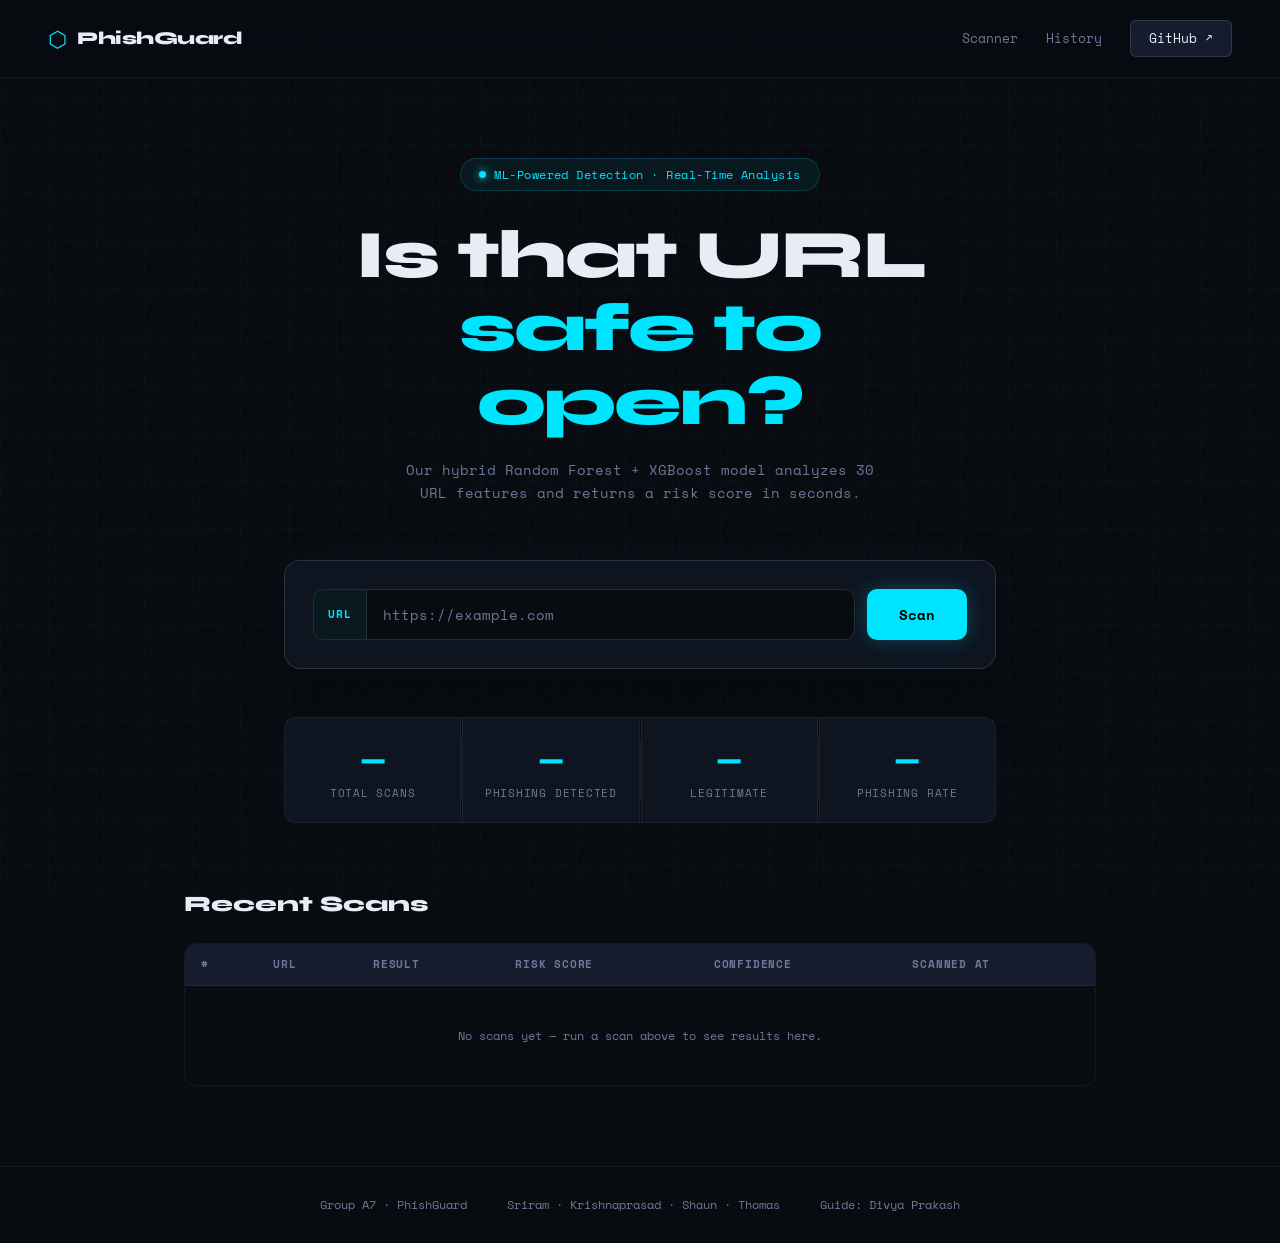
==== frontend/index.html @ 28a4157c "noext" ====
<!DOCTYPE html>
<html lang="en">
<head>
  <meta charset="UTF-8" />
  <meta name="viewport" content="width=device-width, initial-scale=1.0"/>
  <title>PhishGuard — URL Scanner</title>
  <link rel="preconnect" href="https://fonts.googleapis.com">
  <link href="https://fonts.googleapis.com/css2?family=Space+Mono:wght@400;700&family=Syne:wght@400;600;800&display=swap" rel="stylesheet">
  <link rel="stylesheet" href="style.css" />
</head>
<body>

  <!-- Background grid -->
  <div class="bg-grid"></div>
  <div class="noise"></div>

  <!-- Header -->
  <header>
    <div class="logo">
      <span class="logo-icon">⬡</span>
      <span class="logo-text">PhishGuard</span>
    </div>
    <nav>
      <a href="#scanner">Scanner</a>
      <a href="#history">History</a>
      <a href="https://github.com" target="_blank" class="nav-btn">GitHub ↗</a>
    </nav>
  </header>

  <!-- Hero -->
  <section class="hero">
    <div class="hero-badge">
      <span class="pulse-dot"></span>
      ML-Powered Detection  ·  Real-Time Analysis
    </div>
    <h1>Is that URL<br><span class="accent">safe to open?</span></h1>
    <p class="hero-sub">
      Our hybrid Random Forest + XGBoost model analyzes 30 URL features
      and returns a risk score in seconds.
    </p>
  </section>

  <!-- Scanner -->
  <section id="scanner" class="scanner-section">
    <div class="scanner-card">
      <div class="input-row">
        <div class="input-wrap">
          <span class="input-prefix">URL</span>
          <input
            type="text"
            id="urlInput"
            placeholder="https://example.com"
            autocomplete="off"
            spellcheck="false"
          />
        </div>
        <button id="scanBtn" onclick="scanURL()">
          <span id="btnLabel">Scan</span>
          <svg id="btnSpinner" class="spinner hidden" viewBox="0 0 24 24" fill="none" xmlns="http://www.w3.org/2000/svg">
            <circle cx="12" cy="12" r="10" stroke="currentColor" stroke-width="2.5" stroke-linecap="round" stroke-dasharray="31.4 31.4" transform="rotate(-90 12 12)"/>
          </svg>
        </button>
      </div>

      <!-- Result Panel -->
      <div id="resultPanel" class="result-panel hidden">

        <!-- Label -->
        <div id="resultLabel" class="result-label"></div>

        <!-- Risk Meter -->
        <div class="meter-section">
          <div class="meter-header">
            <span>Risk Score</span>
            <span id="riskPct" class="risk-pct">0%</span>
          </div>
          <div class="meter-track">
            <div id="meterFill" class="meter-fill" style="width:0%"></div>
            <div class="meter-ticks">
              <span>0</span><span>25</span><span>50</span><span>75</span><span>100</span>
            </div>
          </div>
          <div class="meter-zones">
            <span class="zone safe-zone">Safe</span>
            <span class="zone warn-zone">Caution</span>
            <span class="zone danger-zone">Danger</span>
          </div>
        </div>

        <!-- Confidence -->
        <div class="confidence-row">
          <span class="conf-label">Model Confidence</span>
          <span id="confValue" class="conf-value">—</span>
        </div>

        <!-- Feature flags -->
        <div class="flags-grid" id="flagsGrid"></div>

        <!-- Scanned URL display -->
        <div class="scanned-url" id="scannedUrl"></div>
      </div>
    </div>
  </section>

  <!-- Stats bar -->
  <section class="stats-bar" id="statsBar">
    <div class="stat-item">
      <span class="stat-val" id="statTotal">—</span>
      <span class="stat-key">Total Scans</span>
    </div>
    <div class="stat-divider"></div>
    <div class="stat-item">
      <span class="stat-val" id="statPhish">—</span>
      <span class="stat-key">Phishing Detected</span>
    </div>
    <div class="stat-divider"></div>
    <div class="stat-item">
      <span class="stat-val" id="statLeg">—</span>
      <span class="stat-key">Legitimate</span>
    </div>
    <div class="stat-divider"></div>
    <div class="stat-item">
      <span class="stat-val" id="statRate">—</span>
      <span class="stat-key">Phishing Rate</span>
    </div>
  </section>

  <!-- Scan History -->
  <section id="history" class="history-section">
    <h2>Recent Scans</h2>
    <div class="history-table-wrap">
      <table id="historyTable">
        <thead>
          <tr>
            <th>#</th>
            <th>URL</th>
            <th>Result</th>
            <th>Risk Score</th>
            <th>Confidence</th>
            <th>Scanned At</th>
          </tr>
        </thead>
        <tbody id="historyBody">
          <tr class="empty-row">
            <td colspan="6">No scans yet — run a scan above to see results here.</td>
          </tr>
        </tbody>
      </table>
    </div>
  </section>

  <!-- Footer -->
  <footer>
    <span>Group A7 · PhishGuard</span>
    <span>Sriram · Krishnaprasad · Shaun · Thomas</span>
    <span>Guide: Divya Prakash</span>
  </footer>

  <script src="script.js"></script>
</body>
</html>
---- frontend/style.css ----
/* ── Variables ── */
:root {
  --bg:        #080b10;
  --surface:   #0e1420;
  --surface2:  #141c2e;
  --border:    rgba(255,255,255,0.06);
  --border2:   rgba(255,255,255,0.12);
  --text:      #e8edf5;
  --muted:     #6b7a99;
  --accent:    #00e5ff;
  --accent2:   #7c3aed;
  --safe:      #22c55e;
  --warn:      #f59e0b;
  --danger:    #ef4444;
  --font-head: 'Syne', sans-serif;
  --font-mono: 'Space Mono', monospace;
}

/* ── Reset ── */
*, *::before, *::after { box-sizing: border-box; margin: 0; padding: 0; }
html { scroll-behavior: smooth; }

body {
  background: var(--bg);
  color: var(--text);
  font-family: var(--font-mono);
  font-size: 14px;
  line-height: 1.6;
  min-height: 100vh;
  overflow-x: hidden;
}

/* ── Background ── */
.bg-grid {
  position: fixed; inset: 0; z-index: 0;
  background-image:
    linear-gradient(rgba(0,229,255,0.03) 1px, transparent 1px),
    linear-gradient(90deg, rgba(0,229,255,0.03) 1px, transparent 1px);
  background-size: 48px 48px;
  pointer-events: none;
}
.noise {
  position: fixed; inset: 0; z-index: 0;
  background-image: url("data:image/svg+xml,%3Csvg viewBox='0 0 200 200' xmlns='http://www.w3.org/2000/svg'%3E%3Cfilter id='n'%3E%3CfeTurbulence type='fractalNoise' baseFrequency='0.9' numOctaves='4' stitchTiles='stitch'/%3E%3C/filter%3E%3Crect width='100%25' height='100%25' filter='url(%23n)' opacity='0.03'/%3E%3C/svg%3E");
  opacity: 0.4; pointer-events: none;
}

/* ── Layout wrapper ── */
header, .hero, .scanner-section, .stats-bar, .history-section, footer {
  position: relative; z-index: 1;
}

/* ── Header ── */
header {
  display: flex; align-items: center; justify-content: space-between;
  padding: 20px 48px;
  border-bottom: 1px solid var(--border);
  backdrop-filter: blur(12px);
  background: rgba(8,11,16,0.7);
  position: sticky; top: 0; z-index: 100;
}
.logo { display: flex; align-items: center; gap: 10px; }
.logo-icon { font-size: 22px; color: var(--accent); }
.logo-text { font-family: var(--font-head); font-weight: 800; font-size: 18px; letter-spacing: -0.5px; }

nav { display: flex; align-items: center; gap: 28px; }
nav a { color: var(--muted); text-decoration: none; font-size: 13px; transition: color 0.2s; }
nav a:hover { color: var(--text); }
.nav-btn {
  background: var(--surface2);
  border: 1px solid var(--border2);
  padding: 7px 18px; border-radius: 6px;
  color: var(--text) !important;
  font-size: 13px; transition: all 0.2s;
}
.nav-btn:hover { border-color: var(--accent); color: var(--accent) !important; }

/* ── Hero ── */
.hero {
  text-align: center;
  padding: 80px 48px 56px;
  max-width: 720px;
  margin: 0 auto;
}
.hero-badge {
  display: inline-flex; align-items: center; gap: 8px;
  background: rgba(0,229,255,0.06);
  border: 1px solid rgba(0,229,255,0.18);
  border-radius: 100px;
  padding: 6px 18px;
  font-size: 12px; color: var(--accent);
  margin-bottom: 28px; letter-spacing: 0.04em;
}
.pulse-dot {
  width: 7px; height: 7px; border-radius: 50%;
  background: var(--accent);
  box-shadow: 0 0 8px var(--accent);
  animation: pulse 2s infinite;
}
@keyframes pulse {
  0%, 100% { opacity: 1; transform: scale(1); }
  50%       { opacity: 0.4; transform: scale(0.7); }
}

.hero h1 {
  font-family: var(--font-head);
  font-size: clamp(40px, 6vw, 68px);
  font-weight: 800;
  line-height: 1.08;
  letter-spacing: -2px;
  margin-bottom: 20px;
}
.accent { color: var(--accent); }
.hero-sub { color: var(--muted); font-family: var(--font-mono); font-size: 14px; max-width: 480px; margin: 0 auto; }

/* ── Scanner ── */
.scanner-section {
  max-width: 760px; margin: 0 auto;
  padding: 0 24px 48px;
}
.scanner-card {
  background: var(--surface);
  border: 1px solid var(--border2);
  border-radius: 16px;
  padding: 28px;
  box-shadow: 0 0 60px rgba(0,229,255,0.04), 0 24px 48px rgba(0,0,0,0.4);
}

.input-row { display: flex; gap: 12px; }
.input-wrap {
  flex: 1; display: flex; align-items: center;
  background: var(--bg); border: 1px solid var(--border2);
  border-radius: 10px; overflow: hidden;
  transition: border-color 0.2s;
}
.input-wrap:focus-within { border-color: var(--accent); }
.input-prefix {
  padding: 0 14px;
  color: var(--accent); font-size: 11px; font-weight: 700;
  letter-spacing: 0.1em; background: rgba(0,229,255,0.06);
  border-right: 1px solid var(--border2);
  height: 100%; display: flex; align-items: center;
  white-space: nowrap;
}
.input-wrap input {
  flex: 1; background: transparent; border: none; outline: none;
  color: var(--text); font-family: var(--font-mono); font-size: 14px;
  padding: 14px 16px;
}
.input-wrap input::placeholder { color: var(--muted); }

button#scanBtn {
  display: flex; align-items: center; gap: 8px;
  padding: 14px 32px;
  background: var(--accent); color: #000;
  font-family: var(--font-mono); font-weight: 700; font-size: 14px;
  border: none; border-radius: 10px; cursor: pointer;
  transition: all 0.2s; white-space: nowrap;
  box-shadow: 0 0 20px rgba(0,229,255,0.25);
}
button#scanBtn:hover { background: #33eeff; box-shadow: 0 0 30px rgba(0,229,255,0.4); transform: translateY(-1px); }
button#scanBtn:active { transform: translateY(0); }
button#scanBtn:disabled { opacity: 0.5; cursor: not-allowed; transform: none; }

.spinner {
  width: 18px; height: 18px;
  animation: spin 0.8s linear infinite;
}
@keyframes spin { to { transform: rotate(360deg); } }

/* ── Result Panel ── */
.result-panel {
  margin-top: 24px;
  border-top: 1px solid var(--border);
  padding-top: 24px;
  animation: fadeUp 0.4s ease forwards;
}
@keyframes fadeUp {
  from { opacity: 0; transform: translateY(12px); }
  to   { opacity: 1; transform: translateY(0); }
}

.result-label {
  font-family: var(--font-head);
  font-size: 28px; font-weight: 800;
  letter-spacing: -1px;
  margin-bottom: 20px;
  display: flex; align-items: center; gap: 12px;
}
.result-label.phishing { color: var(--danger); }
.result-label.safe     { color: var(--safe); }

/* ── Meter ── */
.meter-section { margin-bottom: 20px; }
.meter-header {
  display: flex; justify-content: space-between; align-items: baseline;
  margin-bottom: 8px;
  font-size: 12px; color: var(--muted); letter-spacing: 0.05em; text-transform: uppercase;
}
.risk-pct { font-family: var(--font-head); font-size: 22px; font-weight: 800; color: var(--text); }

.meter-track {
  height: 12px; background: var(--bg);
  border: 1px solid var(--border2);
  border-radius: 100px; overflow: hidden;
  position: relative; margin-bottom: 6px;
}
.meter-fill {
  height: 100%; border-radius: 100px;
  background: linear-gradient(90deg, var(--safe) 0%, var(--warn) 50%, var(--danger) 100%);
  transition: width 1s cubic-bezier(0.4,0,0.2,1);
  position: relative;
}
.meter-fill::after {
  content: ''; position: absolute; right: 0; top: 0; bottom: 0;
  width: 4px; border-radius: 2px;
  background: white; opacity: 0.8;
  box-shadow: 0 0 8px white;
}
.meter-ticks, .meter-zones {
  display: flex; justify-content: space-between;
  font-size: 10px; color: var(--muted);
}
.meter-zones { margin-top: 4px; }
.zone { font-size: 10px; letter-spacing: 0.06em; text-transform: uppercase; }
.safe-zone   { color: var(--safe); }
.warn-zone   { color: var(--warn); }
.danger-zone { color: var(--danger); }

/* ── Confidence ── */
.confidence-row {
  display: flex; justify-content: space-between; align-items: center;
  padding: 12px 16px;
  background: var(--bg); border: 1px solid var(--border);
  border-radius: 8px; margin-bottom: 16px;
}
.conf-label { font-size: 12px; color: var(--muted); text-transform: uppercase; letter-spacing: 0.05em; }
.conf-value { font-family: var(--font-head); font-size: 18px; font-weight: 700; }

/* ── Flags ── */
.flags-grid {
  display: grid; grid-template-columns: repeat(auto-fill, minmax(200px, 1fr));
  gap: 8px; margin-bottom: 16px;
}
.flag-item {
  display: flex; align-items: center; gap: 8px;
  background: var(--bg); border: 1px solid var(--border);
  border-radius: 8px; padding: 9px 12px;
  font-size: 12px;
}
.flag-icon { font-size: 14px; }
.flag-ok   { border-color: rgba(34,197,94,0.2); }
.flag-bad  { border-color: rgba(239,68,68,0.2); }
.flag-ok .flag-icon::before   { content: "✓"; color: var(--safe); }
.flag-bad .flag-icon::before  { content: "✗"; color: var(--danger); }

/* ── Scanned URL ── */
.scanned-url {
  font-size: 11px; color: var(--muted);
  word-break: break-all;
  padding: 8px 12px;
  background: var(--bg); border: 1px solid var(--border);
  border-radius: 6px;
}

/* ── Stats Bar ── */
.stats-bar {
  display: flex; align-items: center; justify-content: center;
  gap: 0; max-width: 760px; margin: 0 auto 64px;
  padding: 0 24px;
}
.stat-item {
  flex: 1; text-align: center; padding: 20px 0;
  background: var(--surface); border: 1px solid var(--border);
}
.stat-item:first-child { border-radius: 12px 0 0 12px; }
.stat-item:last-child  { border-radius: 0 12px 12px 0; }
.stat-divider { width: 1px; height: 60px; background: var(--border); flex-shrink: 0; }
.stat-val { display: block; font-family: var(--font-head); font-size: 28px; font-weight: 800; color: var(--accent); }
.stat-key { display: block; font-size: 11px; color: var(--muted); text-transform: uppercase; letter-spacing: 0.07em; margin-top: 2px; }

/* ── History ── */
.history-section {
  max-width: 960px; margin: 0 auto;
  padding: 0 24px 80px;
}
.history-section h2 {
  font-family: var(--font-head); font-size: 22px; font-weight: 800;
  margin-bottom: 20px;
}
.history-table-wrap { overflow-x: auto; border-radius: 12px; border: 1px solid var(--border); }
table { width: 100%; border-collapse: collapse; font-size: 13px; }
thead { background: var(--surface2); }
th {
  padding: 12px 16px; text-align: left;
  font-size: 11px; text-transform: uppercase; letter-spacing: 0.07em;
  color: var(--muted); font-weight: 700; white-space: nowrap;
}
td {
  padding: 11px 16px; border-top: 1px solid var(--border);
  color: var(--text); font-size: 12px;
}
tbody tr:hover { background: var(--surface2); }
.empty-row td { text-align: center; color: var(--muted); padding: 40px; }
.badge {
  display: inline-block; padding: 3px 10px; border-radius: 100px;
  font-size: 11px; font-weight: 700; letter-spacing: 0.05em;
}
.badge-phish { background: rgba(239,68,68,0.15); color: var(--danger); border: 1px solid rgba(239,68,68,0.3); }
.badge-safe  { background: rgba(34,197,94,0.12); color: var(--safe);   border: 1px solid rgba(34,197,94,0.25); }
.url-cell { max-width: 320px; overflow: hidden; text-overflow: ellipsis; white-space: nowrap; color: var(--muted); }

/* ── Footer ── */
footer {
  text-align: center; padding: 28px;
  border-top: 1px solid var(--border);
  color: var(--muted); font-size: 12px;
  display: flex; justify-content: center; gap: 40px; flex-wrap: wrap;
}

/* ── Helpers ── */
.hidden { display: none !important; }
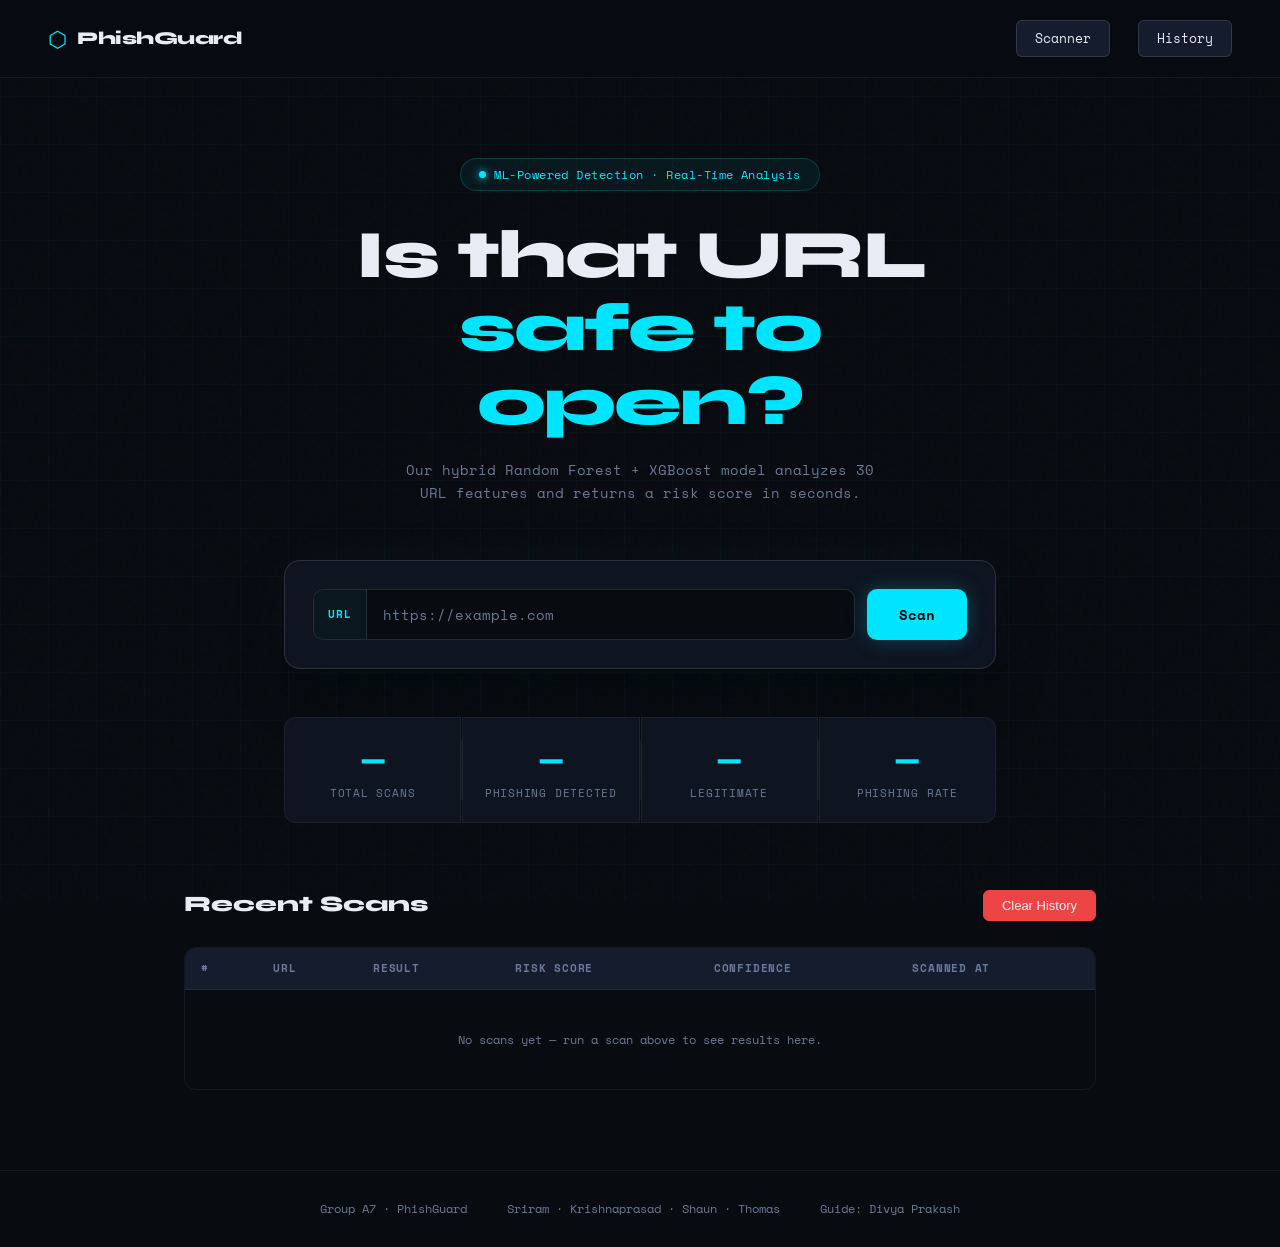
==== commit fb242767: "extension added" ====
--- a/frontend/index.html
+++ b/frontend/index.html
@@ -1,37 +1,34 @@
 <!DOCTYPE html>
 <html lang="en">
+
 <head>
   <meta charset="UTF-8" />
-  <meta name="viewport" content="width=device-width, initial-scale=1.0"/>
+  <meta name="viewport" content="width=device-width, initial-scale=1.0" />
   <title>PhishGuard — URL Scanner</title>
   <link rel="preconnect" href="https://fonts.googleapis.com">
-  <link href="https://fonts.googleapis.com/css2?family=Space+Mono:wght@400;700&family=Syne:wght@400;600;800&display=swap" rel="stylesheet">
+  <link
+    href="https://fonts.googleapis.com/css2?family=Space+Mono:wght@400;700&family=Syne:wght@400;600;800&display=swap"
+    rel="stylesheet">
   <link rel="stylesheet" href="style.css" />
 </head>
+
 <body>
-
-  <!-- Background grid -->
   <div class="bg-grid"></div>
   <div class="noise"></div>
-
-  <!-- Header -->
   <header>
     <div class="logo">
       <span class="logo-icon">⬡</span>
       <span class="logo-text">PhishGuard</span>
     </div>
-    <nav>
-      <a href="#scanner">Scanner</a>
-      <a href="#history">History</a>
-      <a href="https://github.com" target="_blank" class="nav-btn">GitHub ↗</a>
+    <nav class="nav-right">
+      <a href="#" class="nav-btn">Scanner</a>
+      <a href="#history" class="nav-btn">History</a>
     </nav>
   </header>
-
-  <!-- Hero -->
   <section class="hero">
     <div class="hero-badge">
       <span class="pulse-dot"></span>
-      ML-Powered Detection  ·  Real-Time Analysis
+      ML-Powered Detection · Real-Time Analysis
     </div>
     <h1>Is that URL<br><span class="accent">safe to open?</span></h1>
     <p class="hero-sub">
@@ -39,36 +36,24 @@
       and returns a risk score in seconds.
     </p>
   </section>
-
-  <!-- Scanner -->
   <section id="scanner" class="scanner-section">
     <div class="scanner-card">
       <div class="input-row">
         <div class="input-wrap">
           <span class="input-prefix">URL</span>
-          <input
-            type="text"
-            id="urlInput"
-            placeholder="https://example.com"
-            autocomplete="off"
-            spellcheck="false"
-          />
+          <input type="text" id="urlInput" placeholder="https://example.com" autocomplete="off" spellcheck="false" />
         </div>
         <button id="scanBtn" onclick="scanURL()">
           <span id="btnLabel">Scan</span>
-          <svg id="btnSpinner" class="spinner hidden" viewBox="0 0 24 24" fill="none" xmlns="http://www.w3.org/2000/svg">
-            <circle cx="12" cy="12" r="10" stroke="currentColor" stroke-width="2.5" stroke-linecap="round" stroke-dasharray="31.4 31.4" transform="rotate(-90 12 12)"/>
+          <svg id="btnSpinner" class="spinner hidden" viewBox="0 0 24 24" fill="none"
+            xmlns="http://www.w3.org/2000/svg">
+            <circle cx="12" cy="12" r="10" stroke="currentColor" stroke-width="2.5" stroke-linecap="round"
+              stroke-dasharray="31.4 31.4" transform="rotate(-90 12 12)" />
           </svg>
         </button>
       </div>
-
-      <!-- Result Panel -->
       <div id="resultPanel" class="result-panel hidden">
-
-        <!-- Label -->
         <div id="resultLabel" class="result-label"></div>
-
-        <!-- Risk Meter -->
         <div class="meter-section">
           <div class="meter-header">
             <span>Risk Score</span>
@@ -86,23 +71,15 @@
             <span class="zone danger-zone">Danger</span>
           </div>
         </div>
-
-        <!-- Confidence -->
         <div class="confidence-row">
           <span class="conf-label">Model Confidence</span>
           <span id="confValue" class="conf-value">—</span>
         </div>
-
-        <!-- Feature flags -->
         <div class="flags-grid" id="flagsGrid"></div>
-
-        <!-- Scanned URL display -->
         <div class="scanned-url" id="scannedUrl"></div>
       </div>
     </div>
   </section>
-
-  <!-- Stats bar -->
   <section class="stats-bar" id="statsBar">
     <div class="stat-item">
       <span class="stat-val" id="statTotal">—</span>
@@ -124,10 +101,14 @@
       <span class="stat-key">Phishing Rate</span>
     </div>
   </section>
-
-  <!-- Scan History -->
   <section id="history" class="history-section">
-    <h2>Recent Scans</h2>
+    <div style="display: flex; justify-content: space-between; align-items: center; margin-bottom: 1.5rem;">
+      <h2 style="margin: 0;">Recent Scans</h2>
+      <button id="clearHistoryBtn" class="nav-btn"
+        style="background: var(--danger); border-color: var(--danger); color: white; cursor: pointer;">
+        Clear History
+      </button>
+    </div>
     <div class="history-table-wrap">
       <table id="historyTable">
         <thead>
@@ -148,14 +129,12 @@
       </table>
     </div>
   </section>
-
-  <!-- Footer -->
   <footer>
     <span>Group A7 · PhishGuard</span>
     <span>Sriram · Krishnaprasad · Shaun · Thomas</span>
     <span>Guide: Divya Prakash</span>
   </footer>
-
   <script src="script.js"></script>
 </body>
-</html>
+
+</html>
--- a/frontend/style.css
+++ b/frontend/style.css
@@ -1,4 +1,3 @@
-/* ── Variables ── */
 :root {
   --bg:        #080b10;
   --surface:   #0e1420;
@@ -15,11 +14,8 @@
   --font-head: 'Syne', sans-serif;
   --font-mono: 'Space Mono', monospace;
 }
-
-/* ── Reset ── */
 *, *::before, *::after { box-sizing: border-box; margin: 0; padding: 0; }
 html { scroll-behavior: smooth; }
-
 body {
   background: var(--bg);
   color: var(--text);
@@ -29,8 +25,6 @@
   min-height: 100vh;
   overflow-x: hidden;
 }
-
-/* ── Background ── */
 .bg-grid {
   position: fixed; inset: 0; z-index: 0;
   background-image:
@@ -44,13 +38,9 @@
   background-image: url("data:image/svg+xml,%3Csvg viewBox='0 0 200 200' xmlns='http://www.w3.org/2000/svg'%3E%3Cfilter id='n'%3E%3CfeTurbulence type='fractalNoise' baseFrequency='0.9' numOctaves='4' stitchTiles='stitch'/%3E%3C/filter%3E%3Crect width='100%25' height='100%25' filter='url(%23n)' opacity='0.03'/%3E%3C/svg%3E");
   opacity: 0.4; pointer-events: none;
 }
-
-/* ── Layout wrapper ── */
 header, .hero, .scanner-section, .stats-bar, .history-section, footer {
   position: relative; z-index: 1;
 }
-
-/* ── Header ── */
 header {
   display: flex; align-items: center; justify-content: space-between;
   padding: 20px 48px;
@@ -62,7 +52,6 @@
 .logo { display: flex; align-items: center; gap: 10px; }
 .logo-icon { font-size: 22px; color: var(--accent); }
 .logo-text { font-family: var(--font-head); font-weight: 800; font-size: 18px; letter-spacing: -0.5px; }
-
 nav { display: flex; align-items: center; gap: 28px; }
 nav a { color: var(--muted); text-decoration: none; font-size: 13px; transition: color 0.2s; }
 nav a:hover { color: var(--text); }
@@ -74,8 +63,6 @@
   font-size: 13px; transition: all 0.2s;
 }
 .nav-btn:hover { border-color: var(--accent); color: var(--accent) !important; }
-
-/* ── Hero ── */
 .hero {
   text-align: center;
   padding: 80px 48px 56px;
@@ -101,7 +88,6 @@
   0%, 100% { opacity: 1; transform: scale(1); }
   50%       { opacity: 0.4; transform: scale(0.7); }
 }
-
 .hero h1 {
   font-family: var(--font-head);
   font-size: clamp(40px, 6vw, 68px);
@@ -112,8 +98,6 @@
 }
 .accent { color: var(--accent); }
 .hero-sub { color: var(--muted); font-family: var(--font-mono); font-size: 14px; max-width: 480px; margin: 0 auto; }
-
-/* ── Scanner ── */
 .scanner-section {
   max-width: 760px; margin: 0 auto;
   padding: 0 24px 48px;
@@ -125,7 +109,6 @@
   padding: 28px;
   box-shadow: 0 0 60px rgba(0,229,255,0.04), 0 24px 48px rgba(0,0,0,0.4);
 }
-
 .input-row { display: flex; gap: 12px; }
 .input-wrap {
   flex: 1; display: flex; align-items: center;
@@ -148,7 +131,6 @@
   padding: 14px 16px;
 }
 .input-wrap input::placeholder { color: var(--muted); }
-
 button#scanBtn {
   display: flex; align-items: center; gap: 8px;
   padding: 14px 32px;
@@ -161,14 +143,11 @@
 button#scanBtn:hover { background: #33eeff; box-shadow: 0 0 30px rgba(0,229,255,0.4); transform: translateY(-1px); }
 button#scanBtn:active { transform: translateY(0); }
 button#scanBtn:disabled { opacity: 0.5; cursor: not-allowed; transform: none; }
-
 .spinner {
   width: 18px; height: 18px;
   animation: spin 0.8s linear infinite;
 }
 @keyframes spin { to { transform: rotate(360deg); } }
-
-/* ── Result Panel ── */
 .result-panel {
   margin-top: 24px;
   border-top: 1px solid var(--border);
@@ -179,7 +158,6 @@
   from { opacity: 0; transform: translateY(12px); }
   to   { opacity: 1; transform: translateY(0); }
 }
-
 .result-label {
   font-family: var(--font-head);
   font-size: 28px; font-weight: 800;
@@ -189,8 +167,6 @@
 }
 .result-label.phishing { color: var(--danger); }
 .result-label.safe     { color: var(--safe); }
-
-/* ── Meter ── */
 .meter-section { margin-bottom: 20px; }
 .meter-header {
   display: flex; justify-content: space-between; align-items: baseline;
@@ -198,7 +174,6 @@
   font-size: 12px; color: var(--muted); letter-spacing: 0.05em; text-transform: uppercase;
 }
 .risk-pct { font-family: var(--font-head); font-size: 22px; font-weight: 800; color: var(--text); }
-
 .meter-track {
   height: 12px; background: var(--bg);
   border: 1px solid var(--border2);
@@ -226,8 +201,6 @@
 .safe-zone   { color: var(--safe); }
 .warn-zone   { color: var(--warn); }
 .danger-zone { color: var(--danger); }
-
-/* ── Confidence ── */
 .confidence-row {
   display: flex; justify-content: space-between; align-items: center;
   padding: 12px 16px;
@@ -236,8 +209,6 @@
 }
 .conf-label { font-size: 12px; color: var(--muted); text-transform: uppercase; letter-spacing: 0.05em; }
 .conf-value { font-family: var(--font-head); font-size: 18px; font-weight: 700; }
-
-/* ── Flags ── */
 .flags-grid {
   display: grid; grid-template-columns: repeat(auto-fill, minmax(200px, 1fr));
   gap: 8px; margin-bottom: 16px;
@@ -253,8 +224,6 @@
 .flag-bad  { border-color: rgba(239,68,68,0.2); }
 .flag-ok .flag-icon::before   { content: "✓"; color: var(--safe); }
 .flag-bad .flag-icon::before  { content: "✗"; color: var(--danger); }
-
-/* ── Scanned URL ── */
 .scanned-url {
   font-size: 11px; color: var(--muted);
   word-break: break-all;
@@ -262,8 +231,6 @@
   background: var(--bg); border: 1px solid var(--border);
   border-radius: 6px;
 }
-
-/* ── Stats Bar ── */
 .stats-bar {
   display: flex; align-items: center; justify-content: center;
   gap: 0; max-width: 760px; margin: 0 auto 64px;
@@ -278,8 +245,6 @@
 .stat-divider { width: 1px; height: 60px; background: var(--border); flex-shrink: 0; }
 .stat-val { display: block; font-family: var(--font-head); font-size: 28px; font-weight: 800; color: var(--accent); }
 .stat-key { display: block; font-size: 11px; color: var(--muted); text-transform: uppercase; letter-spacing: 0.07em; margin-top: 2px; }
-
-/* ── History ── */
 .history-section {
   max-width: 960px; margin: 0 auto;
   padding: 0 24px 80px;
@@ -309,14 +274,10 @@
 .badge-phish { background: rgba(239,68,68,0.15); color: var(--danger); border: 1px solid rgba(239,68,68,0.3); }
 .badge-safe  { background: rgba(34,197,94,0.12); color: var(--safe);   border: 1px solid rgba(34,197,94,0.25); }
 .url-cell { max-width: 320px; overflow: hidden; text-overflow: ellipsis; white-space: nowrap; color: var(--muted); }
-
-/* ── Footer ── */
 footer {
   text-align: center; padding: 28px;
   border-top: 1px solid var(--border);
   color: var(--muted); font-size: 12px;
   display: flex; justify-content: center; gap: 40px; flex-wrap: wrap;
 }
-
-/* ── Helpers ── */
 .hidden { display: none !important; }
